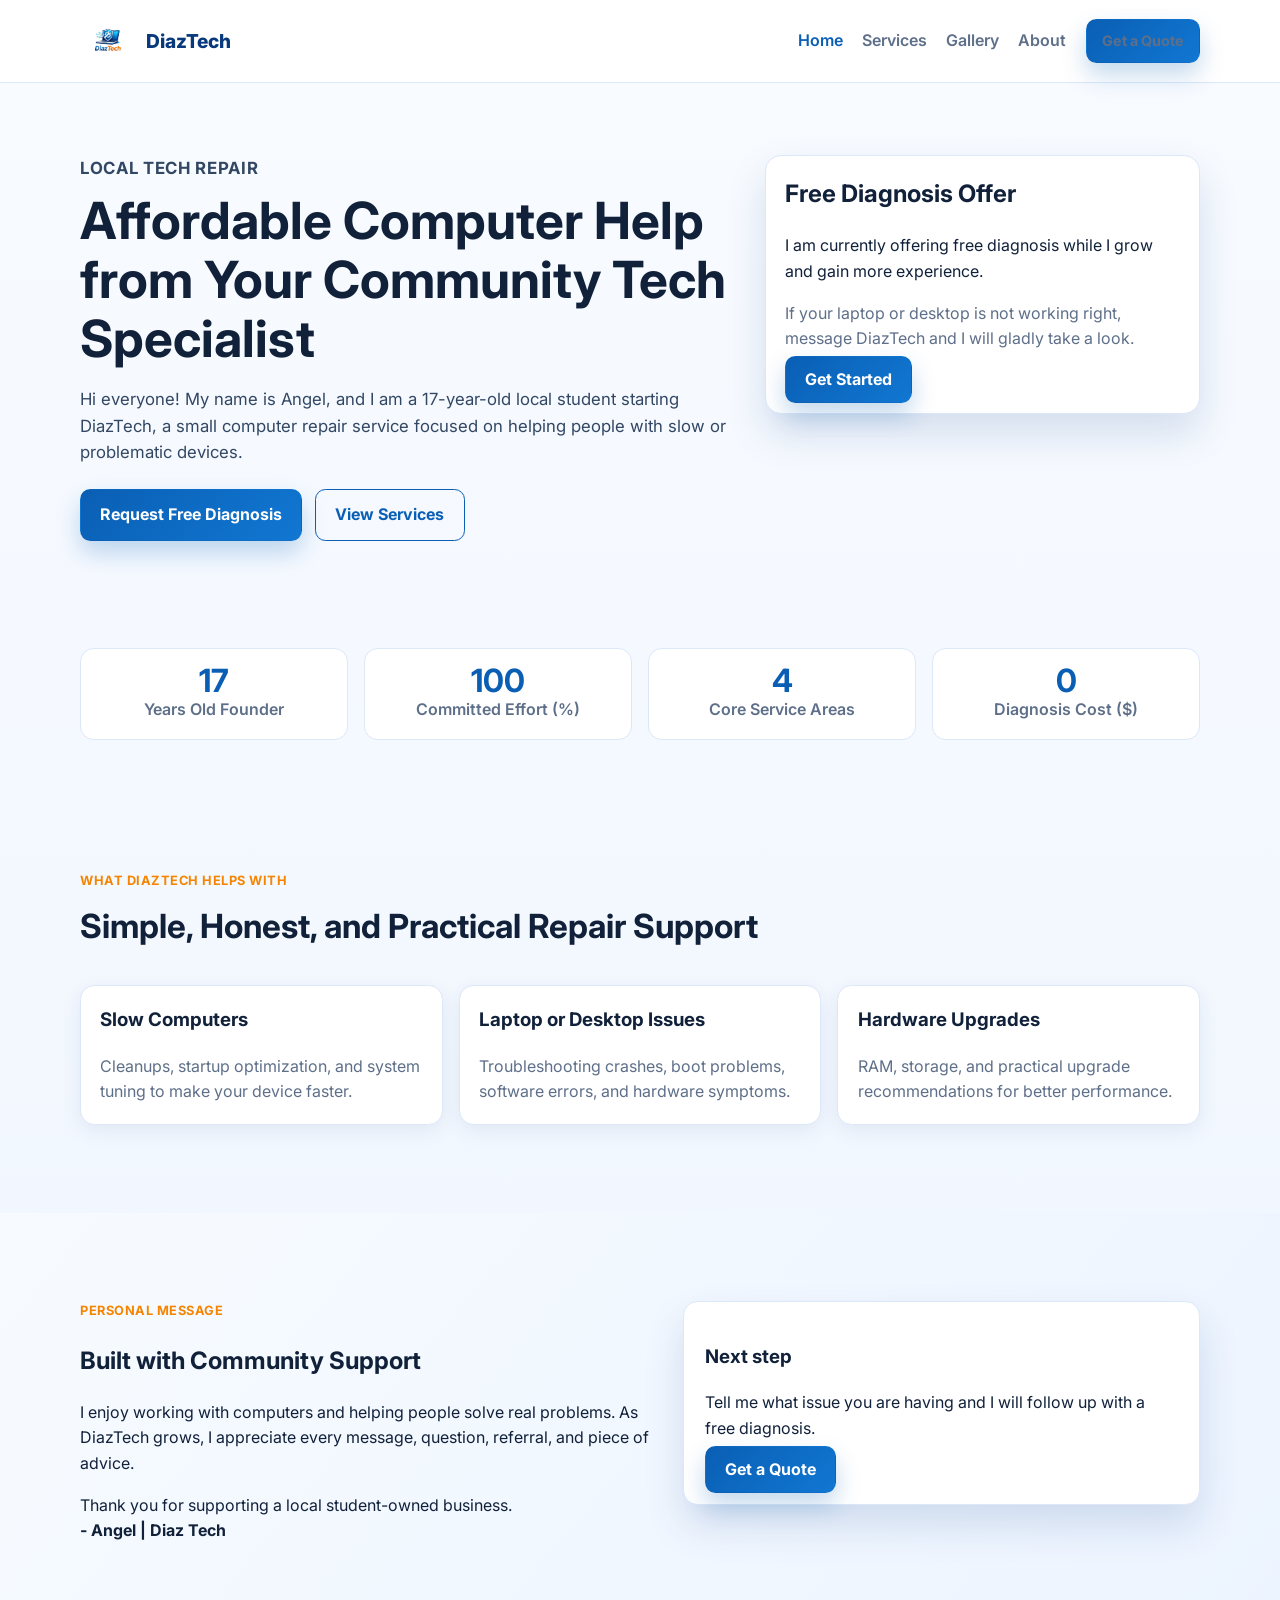
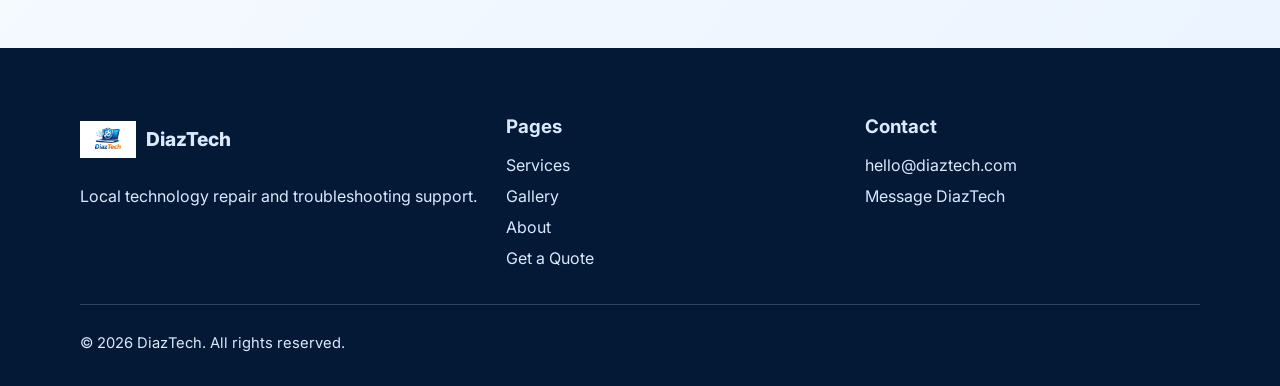
==== Diaz Test Folder/index.html @ 6402d478 "Add files via upload" ====
<!DOCTYPE html>
<html lang="en">
  <head>
    <meta charset="UTF-8" />
    <meta name="viewport" content="width=device-width, initial-scale=1.0" />
    <title>DiazTech | Local Computer Repair by Angel</title>
    <meta
      name="description"
      content="DiazTech is a local computer repair service by Angel, a 17-year-old student offering free diagnosis and affordable troubleshooting."
    />
    <meta name="theme-color" content="#0a5fb4" />
    <link rel="preconnect" href="https://fonts.googleapis.com" />
    <link rel="preconnect" href="https://fonts.gstatic.com" crossorigin />
    <link
      href="https://fonts.googleapis.com/css2?family=Inter:wght@400;500;600;700;800&display=swap"
      rel="stylesheet"
    />
    <link rel="stylesheet" href="styles.css" />
  </head>
  <body>
    <a class="skip-link" href="#main">Skip to content</a>
    <header class="header">
      <div class="container nav-wrap">
        <a class="brand" href="index.html" aria-label="DiazTech Home">
          <img src="assets/logo.jpeg" alt="DiazTech logo" />
          <span>DiazTech</span>
        </a>
        <button class="menu-toggle" aria-expanded="false" aria-controls="site-nav">
          <span class="sr-only">Toggle menu</span>
          <span></span>
          <span></span>
          <span></span>
        </button>
        <nav id="site-nav" class="nav" aria-label="Main navigation">
          <a class="active" href="index.html">Home</a>
          <a href="services.html">Services</a>
          <a href="gallery.html">Gallery</a>
          <a href="about.html">About</a>
          <a class="btn btn-sm" href="quote.html">Get a Quote</a>
        </nav>
      </div>
    </header>

    <main id="main">
      <section class="hero section">
        <div class="container hero-grid">
          <div class="hero-copy">
            <p class="eyebrow">Local Tech Repair</p>
            <h1>Affordable Computer Help from Your Community Tech Specialist</h1>
            <p>
              Hi everyone! My name is Angel, and I am a 17-year-old local student starting DiazTech,
              a small computer repair service focused on helping people with slow or problematic devices.
            </p>
            <div class="hero-cta">
              <a class="btn" href="quote.html">Request Free Diagnosis</a>
              <a class="btn btn-outline" href="services.html">View Services</a>
            </div>
          </div>
          <aside class="hero-card">
            <h2>Free Diagnosis Offer</h2>
            <p>I am currently offering free diagnosis while I grow and gain more experience.</p>
            <p class="note">
              If your laptop or desktop is not working right, message DiazTech and I will gladly
              take a look.
            </p>
            <a class="btn btn-block" href="quote.html">Get Started</a>
          </aside>
        </div>
      </section>

      <section class="stats">
        <div class="container stats-grid">
          <article><strong data-counter="17">0</strong><span>Years Old Founder</span></article>
          <article><strong data-counter="100">0</strong><span>Committed Effort (%)</span></article>
          <article><strong data-counter="4">0</strong><span>Core Service Areas</span></article>
          <article><strong data-counter="0">0</strong><span>Diagnosis Cost ($)</span></article>
        </div>
      </section>

      <section class="section">
        <div class="container">
          <div class="section-head">
            <p class="eyebrow">What DiazTech Helps With</p>
            <h2>Simple, Honest, and Practical Repair Support</h2>
          </div>
          <div class="card-grid">
            <article class="card">
              <h3>Slow Computers</h3>
              <p>Cleanups, startup optimization, and system tuning to make your device faster.</p>
            </article>
            <article class="card">
              <h3>Laptop or Desktop Issues</h3>
              <p>Troubleshooting crashes, boot problems, software errors, and hardware symptoms.</p>
            </article>
            <article class="card">
              <h3>Hardware Upgrades</h3>
              <p>RAM, storage, and practical upgrade recommendations for better performance.</p>
            </article>
          </div>
        </div>
      </section>

      <section class="section section-alt">
        <div class="container two-col">
          <div>
            <p class="eyebrow">Personal Message</p>
            <h2>Built with Community Support</h2>
            <p>
              I enjoy working with computers and helping people solve real problems. As DiazTech
              grows, I appreciate every message, question, referral, and piece of advice.
            </p>
            <p>
              Thank you for supporting a local student-owned business.
              <br />
              <strong>- Angel | Diaz Tech</strong>
            </p>
          </div>
          <div class="panel panel-light">
            <h3>Next step</h3>
            <p>Tell me what issue you are having and I will follow up with a free diagnosis.</p>
            <a class="btn btn-block" href="quote.html">Get a Quote</a>
          </div>
        </div>
      </section>
    </main>

    <footer class="footer">
      <div class="container footer-grid">
        <div>
          <a class="brand brand-footer" href="index.html" aria-label="DiazTech Home">
            <img src="assets/logo.jpeg" alt="DiazTech logo" />
            <span>DiazTech</span>
          </a>
          <p>Local technology repair and troubleshooting support.</p>
        </div>
        <div>
          <h3>Pages</h3>
          <ul>
            <li><a href="services.html">Services</a></li>
            <li><a href="gallery.html">Gallery</a></li>
            <li><a href="about.html">About</a></li>
            <li><a href="quote.html">Get a Quote</a></li>
          </ul>
        </div>
        <div>
          <h3>Contact</h3>
          <ul>
            <li><a href="mailto:hello@diaztech.com">hello@diaztech.com</a></li>
            <li><a href="quote.html">Message DiazTech</a></li>
          </ul>
        </div>
      </div>
      <div class="container footer-bottom">
        <p>&copy; <span id="year"></span> DiazTech. All rights reserved.</p>
      </div>
    </footer>
    <script src="script.js"></script>
  </body>
</html>
---- Diaz Test Folder/styles.css ----
:root {
  --brand-blue: #0a5fb4;
  --brand-blue-dark: #08397d;
  --brand-cyan: #20b8ff;
  --brand-orange: #f58500;
  --text: #11213a;
  --muted: #5e6f89;
  --bg: #f5f9ff;
  --white: #ffffff;
  --border: #dce7f8;
  --shadow: 0 20px 40px rgba(8, 57, 125, 0.14);
}

*,
*::before,
*::after {
  box-sizing: border-box;
}

html {
  scroll-behavior: smooth;
}

body {
  margin: 0;
  font-family: "Inter", Arial, sans-serif;
  color: var(--text);
  background: linear-gradient(180deg, #f8fbff 0%, #eef5ff 100%);
  line-height: 1.6;
}

img {
  max-width: 100%;
  display: block;
}

a {
  color: inherit;
  text-decoration: none;
}

.container {
  width: min(1120px, 92%);
  margin: 0 auto;
}

.section {
  padding: 5.5rem 0;
}

.section-alt {
  background: linear-gradient(130deg, #f7fbff 0%, #ecf4ff 100%);
}

.section-dark {
  color: #e9f3ff;
  background: radial-gradient(circle at 80% -20%, #0d75cb 0%, #093367 55%, #052145 100%);
}

.section-head {
  margin-bottom: 2rem;
}

.section-head h2 {
  margin: 0.5rem 0 0;
  font-size: clamp(1.8rem, 2.6vw, 2.6rem);
}

.eyebrow {
  margin: 0;
  font-weight: 700;
  color: var(--brand-orange);
  letter-spacing: 0.04em;
  text-transform: uppercase;
  font-size: 0.8rem;
}

.skip-link {
  position: absolute;
  left: -999px;
  top: 0;
  padding: 0.6rem 0.9rem;
  border-radius: 0 0 0.4rem 0.4rem;
  background: var(--brand-orange);
  color: var(--white);
  z-index: 9999;
}

.skip-link:focus {
  left: 0.5rem;
}

.header {
  position: sticky;
  top: 0;
  z-index: 100;
  background: rgba(255, 255, 255, 0.95);
  border-bottom: 1px solid var(--border);
  backdrop-filter: blur(8px);
}

.nav-wrap {
  display: flex;
  align-items: center;
  justify-content: space-between;
  min-height: 82px;
  gap: 1rem;
}

.brand {
  display: flex;
  align-items: center;
  gap: 0.65rem;
  font-size: 1.2rem;
  font-weight: 800;
  color: var(--brand-blue-dark);
}

.brand img {
  width: 56px;
  height: 56px;
  object-fit: contain;
  border-radius: 0.5rem;
}

.nav {
  display: flex;
  align-items: center;
  gap: 1.2rem;
  font-weight: 600;
}

.nav a {
  color: var(--muted);
  transition: color 0.2s ease;
}

.nav a:hover,
.nav a:focus-visible {
  color: var(--brand-blue);
}

.menu-toggle {
  display: none;
}

.btn {
  border: 1px solid transparent;
  background: linear-gradient(135deg, var(--brand-blue) 0%, #1177d2 100%);
  color: var(--white);
  padding: 0.78rem 1.2rem;
  border-radius: 0.65rem;
  font-weight: 700;
  cursor: pointer;
  box-shadow: 0 12px 24px rgba(10, 95, 180, 0.24);
  transition: transform 0.2s ease, box-shadow 0.2s ease;
}

.btn:hover,
.btn:focus-visible {
  transform: translateY(-2px);
  box-shadow: 0 16px 26px rgba(10, 95, 180, 0.32);
}

.btn-sm {
  padding: 0.6rem 0.95rem;
  font-size: 0.9rem;
}

.btn-outline {
  background: transparent;
  border-color: var(--brand-blue);
  color: var(--brand-blue);
  box-shadow: none;
}

.btn-outline:hover,
.btn-outline:focus-visible {
  background: rgba(10, 95, 180, 0.08);
}

.btn-block {
  width: 100%;
  text-align: center;
}

.hero {
  padding-top: 4.5rem;
}

.hero-grid {
  display: grid;
  grid-template-columns: 1.2fr 0.8fr;
  gap: 2rem;
  align-items: start;
}

.hero-copy h1 {
  margin: 0.6rem 0 1.1rem;
  font-size: clamp(2rem, 4vw, 3.2rem);
  line-height: 1.15;
}

.hero-copy p {
  margin: 0;
  color: #324763;
  font-size: 1.05rem;
  max-width: 60ch;
}

.hero-cta {
  display: flex;
  gap: 0.8rem;
  margin-top: 1.4rem;
  flex-wrap: wrap;
}

.trust-list {
  display: grid;
  grid-template-columns: repeat(3, minmax(160px, 1fr));
  gap: 0.8rem;
  padding: 0;
  margin: 1.6rem 0 0;
  list-style: none;
}

.trust-list li {
  background: var(--white);
  border: 1px solid var(--border);
  border-radius: 0.7rem;
  padding: 0.85rem;
  font-weight: 600;
  color: #30445e;
}

.hero-card {
  background: var(--white);
  border: 1px solid var(--border);
  border-radius: 1rem;
  padding: 1.2rem;
  box-shadow: var(--shadow);
}

.hero-card h2 {
  margin-top: 0;
}

.hero-card dl {
  margin: 1rem 0 0;
  display: grid;
  gap: 0.8rem;
}

.hero-card dt {
  font-weight: 700;
  color: var(--brand-blue-dark);
}

.hero-card dd {
  margin: 0;
  color: var(--muted);
}

.stats {
  padding: 1.2rem 0 2.7rem;
}

.stats-grid {
  display: grid;
  grid-template-columns: repeat(4, 1fr);
  gap: 1rem;
}

.stats-grid article {
  text-align: center;
  background: var(--white);
  border: 1px solid var(--border);
  border-radius: 0.85rem;
  padding: 1rem;
}

.stats-grid strong {
  display: block;
  font-size: 2rem;
  line-height: 1;
  color: var(--brand-blue);
}

.stats-grid span {
  color: var(--muted);
  font-weight: 600;
}

.card-grid {
  display: grid;
  grid-template-columns: repeat(3, 1fr);
  gap: 1rem;
}

.card {
  background: var(--white);
  border: 1px solid var(--border);
  border-radius: 0.9rem;
  padding: 1.2rem;
  box-shadow: 0 6px 20px rgba(9, 51, 103, 0.08);
}

.card h3 {
  margin-top: 0;
}

.card p {
  color: var(--muted);
  margin-bottom: 0;
}

.two-col {
  display: grid;
  grid-template-columns: 1.05fr 0.95fr;
  gap: 2rem;
  align-items: start;
}

.check-list,
.panel ul {
  margin: 1rem 0 0;
  padding-left: 1.2rem;
}

.check-list li,
.panel li {
  margin-bottom: 0.65rem;
}

.panel {
  background: rgba(255, 255, 255, 0.08);
  border: 1px solid rgba(179, 214, 255, 0.3);
  border-radius: 0.9rem;
  padding: 1.3rem;
}

.pricing-grid {
  display: grid;
  grid-template-columns: repeat(3, 1fr);
  gap: 1rem;
}

.price-card {
  background: var(--white);
  border: 1px solid var(--border);
  border-radius: 1rem;
  padding: 1.25rem;
  position: relative;
}

.featured {
  border: 2px solid var(--brand-blue);
  box-shadow: 0 16px 28px rgba(8, 57, 125, 0.17);
}

.badge {
  position: absolute;
  right: 1rem;
  top: -0.75rem;
  font-size: 0.75rem;
  font-weight: 800;
  text-transform: uppercase;
  letter-spacing: 0.03em;
  background: var(--brand-orange);
  color: var(--white);
  padding: 0.35rem 0.55rem;
  border-radius: 999px;
}

.price {
  font-size: 2rem;
  font-weight: 800;
  color: var(--brand-blue-dark);
  margin: 0.3rem 0;
}

.price span {
  font-size: 1rem;
  font-weight: 600;
  color: var(--muted);
}

.price-card ul {
  margin: 0.6rem 0 1rem;
  padding-left: 1.1rem;
}

.timeline {
  list-style: none;
  padding: 0;
  margin: 0;
  display: grid;
  grid-template-columns: repeat(4, 1fr);
  gap: 1rem;
}

.timeline li {
  background: var(--white);
  border: 1px solid var(--border);
  border-radius: 0.9rem;
  padding: 1.1rem;
  position: relative;
}

.timeline li::before {
  content: "";
  position: absolute;
  left: 0;
  top: 0;
  width: 4px;
  height: 100%;
  border-radius: 0.9rem 0 0 0.9rem;
  background: linear-gradient(180deg, var(--brand-blue), var(--brand-cyan));
}

.form {
  background: var(--white);
  border: 1px solid var(--border);
  box-shadow: var(--shadow);
  border-radius: 1rem;
  padding: 1.2rem;
  display: grid;
  gap: 0.9rem;
}

.form label {
  font-weight: 600;
  color: #213652;
  display: grid;
  gap: 0.35rem;
}

.form input,
.form select,
.form textarea {
  border: 1px solid #c8d8f1;
  border-radius: 0.65rem;
  padding: 0.72rem;
  font: inherit;
}

.form input:focus,
.form select:focus,
.form textarea:focus {
  outline: 2px solid rgba(10, 95, 180, 0.22);
  border-color: var(--brand-blue);
}

.form-msg {
  margin: 0.2rem 0 0;
  font-weight: 700;
  min-height: 1.4rem;
}

.note {
  color: var(--muted);
}

.faq {
  display: grid;
  gap: 0.7rem;
}

.faq details {
  background: var(--white);
  border: 1px solid var(--border);
  border-radius: 0.8rem;
  padding: 0.8rem 1rem;
}

.faq summary {
  cursor: pointer;
  font-weight: 700;
}

.faq p {
  margin-bottom: 0.4rem;
  color: var(--muted);
}

.footer {
  background: #041936;
  color: #d9e9ff;
  padding: 4rem 0 1rem;
}

.footer-grid {
  display: grid;
  grid-template-columns: 1.2fr 1fr 1fr;
  gap: 1.5rem;
}

.brand-footer {
  color: #d9e9ff;
  margin-bottom: 0.7rem;
}

.footer h3 {
  margin: 0 0 0.7rem;
}

.footer ul {
  margin: 0;
  padding: 0;
  list-style: none;
  display: grid;
  gap: 0.35rem;
}

.footer a:hover,
.footer a:focus-visible {
  color: var(--brand-cyan);
}

.footer-bottom {
  margin-top: 2rem;
  border-top: 1px solid rgba(157, 194, 244, 0.26);
  padding-top: 0.75rem;
  font-size: 0.92rem;
}

.sr-only {
  position: absolute;
  width: 1px;
  height: 1px;
  padding: 0;
  margin: -1px;
  overflow: hidden;
  clip: rect(0, 0, 0, 0);
  white-space: nowrap;
  border: 0;
}

@media (max-width: 960px) {
  .hero-grid,
  .two-col,
  .pricing-grid,
  .card-grid,
  .timeline,
  .stats-grid,
  .footer-grid {
    grid-template-columns: 1fr 1fr;
  }

  .menu-toggle {
    display: grid;
    gap: 4px;
    border: 0;
    background: transparent;
    width: 42px;
    cursor: pointer;
  }

  .menu-toggle span:not(.sr-only) {
    height: 3px;
    background: var(--brand-blue-dark);
    border-radius: 8px;
  }

  .nav {
    display: none;
    position: absolute;
    right: 4%;
    top: 72px;
    background: var(--white);
    border: 1px solid var(--border);
    box-shadow: var(--shadow);
    border-radius: 0.8rem;
    padding: 1rem;
    flex-direction: column;
    min-width: 220px;
    align-items: flex-start;
    gap: 0.85rem;
  }

  .nav.open {
    display: flex;
  }
}

@media (max-width: 680px) {
  .hero-grid,
  .two-col,
  .pricing-grid,
  .card-grid,
  .timeline,
  .stats-grid,
  .footer-grid {
    grid-template-columns: 1fr;
  }

  .section {
    padding: 4rem 0;
  }

  .hero {
    padding-top: 3.5rem;
  }
}

.page-hero {
  padding: 4rem 0 2rem;
}

.page-hero h1 {
  margin: 0.6rem 0 0.4rem;
  font-size: clamp(2rem, 4vw, 3rem);
}

.page-hero p {
  margin: 0;
  color: var(--muted);
  max-width: 70ch;
}

.nav a.active {
  color: var(--brand-blue);
}

.panel-light {
  color: var(--text);
  background: var(--white);
  border: 1px solid var(--border);
  box-shadow: var(--shadow);
}

.service-list {
  margin: 2rem 0 0;
  display: grid;
  grid-template-columns: repeat(2, 1fr);
  gap: 1rem;
}

.service-item {
  background: var(--white);
  border: 1px solid var(--border);
  border-radius: 0.85rem;
  padding: 1rem;
}

.service-item h3 {
  margin-top: 0;
}

.service-item ul {
  margin: 0.5rem 0 0;
  padding-left: 1rem;
  color: var(--muted);
}

.gallery-grid {
  display: grid;
  grid-template-columns: repeat(3, 1fr);
  gap: 1rem;
  margin-top: 1.5rem;
}

.gallery-card {
  background: var(--white);
  border: 1px solid var(--border);
  border-radius: 0.9rem;
  overflow: hidden;
}

.gallery-card img {
  width: 100%;
  height: 220px;
  object-fit: cover;
}

.gallery-card p {
  margin: 0;
  padding: 0.85rem;
  color: var(--muted);
  font-weight: 600;
}

.about-grid {
  display: grid;
  grid-template-columns: 1fr 1fr;
  gap: 1.2rem;
}

.quote-layout {
  display: grid;
  grid-template-columns: 1fr 1fr;
  gap: 1.5rem;
}

@media (max-width: 960px) {
  .service-list,
  .gallery-grid,
  .about-grid,
  .quote-layout {
    grid-template-columns: 1fr 1fr;
  }
}

@media (max-width: 680px) {
  .service-list,
  .gallery-grid,
  .about-grid,
  .quote-layout {
    grid-template-columns: 1fr;
  }
}
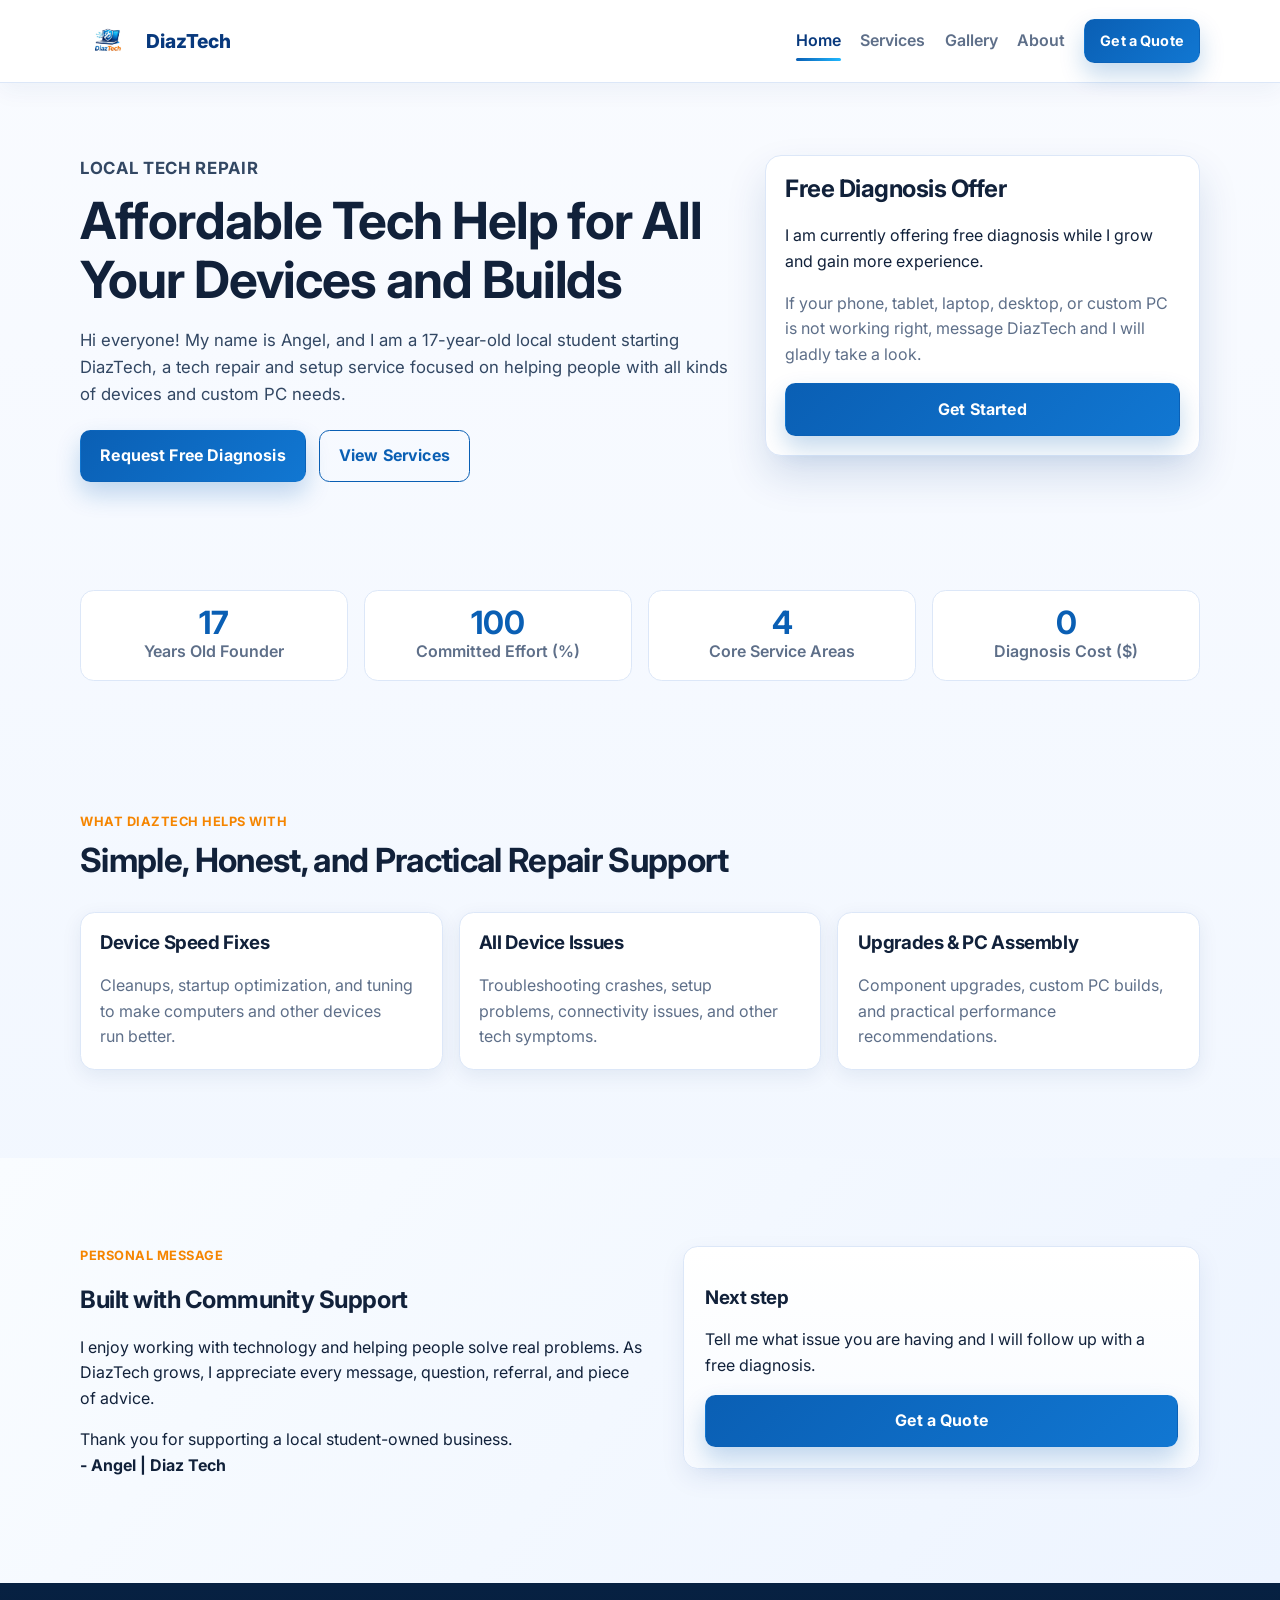
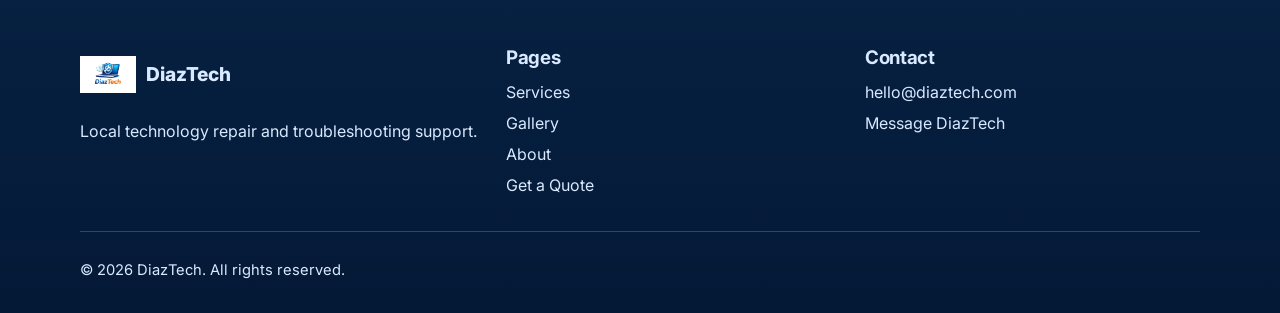
==== commit f9166771: "Error fixes. Template set" ====
--- a/Diaz Test Folder/index.html
+++ b/Diaz Test Folder/index.html
@@ -3,10 +3,10 @@
   <head>
     <meta charset="UTF-8" />
     <meta name="viewport" content="width=device-width, initial-scale=1.0" />
-    <title>DiazTech | Local Computer Repair by Angel</title>
+    <title>DiazTech | Local Device Repair & PC Assembly by Angel</title>
     <meta
       name="description"
-      content="DiazTech is a local computer repair service by Angel, a 17-year-old student offering free diagnosis and affordable troubleshooting."
+      content="DiazTech is a local tech service by Angel offering help with phones, tablets, computers, troubleshooting, upgrades, and custom PC assembly."
     />
     <meta name="theme-color" content="#0a5fb4" />
     <link rel="preconnect" href="https://fonts.googleapis.com" />
@@ -46,10 +46,10 @@
         <div class="container hero-grid">
           <div class="hero-copy">
             <p class="eyebrow">Local Tech Repair</p>
-            <h1>Affordable Computer Help from Your Community Tech Specialist</h1>
+            <h1>Affordable Tech Help for All Your Devices and Builds</h1>
             <p>
               Hi everyone! My name is Angel, and I am a 17-year-old local student starting DiazTech,
-              a small computer repair service focused on helping people with slow or problematic devices.
+              a tech repair and setup service focused on helping people with all kinds of devices and custom PC needs.
             </p>
             <div class="hero-cta">
               <a class="btn" href="quote.html">Request Free Diagnosis</a>
@@ -60,7 +60,7 @@
             <h2>Free Diagnosis Offer</h2>
             <p>I am currently offering free diagnosis while I grow and gain more experience.</p>
             <p class="note">
-              If your laptop or desktop is not working right, message DiazTech and I will gladly
+              If your phone, tablet, laptop, desktop, or custom PC is not working right, message DiazTech and I will gladly
               take a look.
             </p>
             <a class="btn btn-block" href="quote.html">Get Started</a>
@@ -85,16 +85,16 @@
           </div>
           <div class="card-grid">
             <article class="card">
-              <h3>Slow Computers</h3>
-              <p>Cleanups, startup optimization, and system tuning to make your device faster.</p>
+              <h3>Device Speed Fixes</h3>
+              <p>Cleanups, startup optimization, and tuning to make computers and other devices run better.</p>
             </article>
             <article class="card">
-              <h3>Laptop or Desktop Issues</h3>
-              <p>Troubleshooting crashes, boot problems, software errors, and hardware symptoms.</p>
+              <h3>All Device Issues</h3>
+              <p>Troubleshooting crashes, setup problems, connectivity issues, and other tech symptoms.</p>
             </article>
             <article class="card">
-              <h3>Hardware Upgrades</h3>
-              <p>RAM, storage, and practical upgrade recommendations for better performance.</p>
+              <h3>Upgrades &amp; PC Assembly</h3>
+              <p>Component upgrades, custom PC builds, and practical performance recommendations.</p>
             </article>
           </div>
         </div>
@@ -106,7 +106,7 @@
             <p class="eyebrow">Personal Message</p>
             <h2>Built with Community Support</h2>
             <p>
-              I enjoy working with computers and helping people solve real problems. As DiazTech
+              I enjoy working with technology and helping people solve real problems. As DiazTech
               grows, I appreciate every message, question, referral, and piece of advice.
             </p>
             <p>
--- a/Diaz Test Folder/styles.css
+++ b/Diaz Test Folder/styles.css
@@ -7,8 +7,12 @@
   --muted: #5e6f89;
   --bg: #f5f9ff;
   --white: #ffffff;
+  --surface: #ffffff;
+  --surface-soft: #f7fbff;
   --border: #dce7f8;
+  --border-strong: #c8daf5;
   --shadow: 0 20px 40px rgba(8, 57, 125, 0.14);
+  --shadow-soft: 0 10px 24px rgba(8, 57, 125, 0.08);
 }
 
 *,
@@ -25,8 +29,22 @@
   margin: 0;
   font-family: "Inter", Arial, sans-serif;
   color: var(--text);
-  background: linear-gradient(180deg, #f8fbff 0%, #eef5ff 100%);
+  background: linear-gradient(180deg, #f9fbff 0%, #eef5ff 100%);
   line-height: 1.6;
+  min-height: 100vh;
+  -webkit-font-smoothing: antialiased;
+}
+
+h1,
+h2,
+h3,
+h4 {
+  line-height: 1.18;
+  letter-spacing: -0.02em;
+}
+
+p {
+  text-wrap: pretty;
 }
 
 img {
@@ -49,7 +67,7 @@
 }
 
 .section-alt {
-  background: linear-gradient(130deg, #f7fbff 0%, #ecf4ff 100%);
+  background: linear-gradient(130deg, #f9fcff 0%, #edf4ff 100%);
 }
 
 .section-dark {
@@ -97,6 +115,7 @@
   background: rgba(255, 255, 255, 0.95);
   border-bottom: 1px solid var(--border);
   backdrop-filter: blur(8px);
+  box-shadow: 0 8px 22px rgba(8, 57, 125, 0.05);
 }
 
 .nav-wrap {
@@ -131,6 +150,7 @@
 }
 
 .nav a {
+  position: relative;
   color: var(--muted);
   transition: color 0.2s ease;
 }
@@ -145,6 +165,9 @@
 }
 
 .btn {
+  display: inline-flex;
+  align-items: center;
+  justify-content: center;
   border: 1px solid transparent;
   background: linear-gradient(135deg, var(--brand-blue) 0%, #1177d2 100%);
   color: var(--white);
@@ -152,6 +175,7 @@
   border-radius: 0.65rem;
   font-weight: 700;
   cursor: pointer;
+  letter-spacing: 0.01em;
   box-shadow: 0 12px 24px rgba(10, 95, 180, 0.24);
   transition: transform 0.2s ease, box-shadow 0.2s ease;
 }
@@ -165,6 +189,7 @@
 .btn-sm {
   padding: 0.6rem 0.95rem;
   font-size: 0.9rem;
+  color: var(--white);
 }
 
 .btn-outline {
@@ -395,7 +420,7 @@
   padding: 0;
   margin: 0;
   display: grid;
-  grid-template-columns: repeat(4, 1fr);
+  grid-template-columns: repeat(auto-fit, minmax(180px, 1fr));
   gap: 1rem;
 }
 
@@ -484,7 +509,7 @@
 }
 
 .footer {
-  background: #041936;
+  background: linear-gradient(180deg, #072142 0%, #041936 100%);
   color: #d9e9ff;
   padding: 4rem 0 1rem;
 }
@@ -604,7 +629,11 @@
 }
 
 .page-hero {
-  padding: 4rem 0 2rem;
+  padding: 4.5rem 0 2.5rem;
+  background:
+    radial-gradient(circle at top right, rgba(32, 184, 255, 0.16), transparent 24%),
+    linear-gradient(180deg, #f9fcff 0%, #eef5ff 100%);
+  border-bottom: 1px solid rgba(200, 218, 245, 0.7);
 }
 
 .page-hero h1 {
@@ -618,15 +647,56 @@
   max-width: 70ch;
 }
 
+.hero-points {
+  list-style: none;
+  padding: 0;
+  margin: 1.25rem 0 0;
+  display: grid;
+  grid-template-columns: repeat(auto-fit, minmax(210px, 1fr));
+  gap: 0.8rem;
+}
+
+.hero-points li {
+  background: var(--white);
+  border: 1px solid var(--border);
+  border-radius: 0.8rem;
+  padding: 0.8rem 0.9rem;
+  font-weight: 600;
+  color: #30445e;
+  box-shadow: 0 6px 20px rgba(9, 51, 103, 0.08);
+}
+
 .nav a.active {
-  color: var(--brand-blue);
+  color: var(--brand-blue-dark);
+}
+
+.nav a.active::after {
+  content: "";
+  position: absolute;
+  left: 0;
+  right: 0;
+  bottom: -0.45rem;
+  height: 3px;
+  border-radius: 999px;
+  background: linear-gradient(90deg, var(--brand-blue), var(--brand-cyan));
+}
+
+.nav .btn,
+.nav .btn:hover,
+.nav .btn:focus-visible,
+.nav .btn.active {
+  color: var(--white);
+}
+
+.nav .btn.active::after {
+  display: none;
 }
 
 .panel-light {
   color: var(--text);
-  background: var(--white);
-  border: 1px solid var(--border);
-  box-shadow: var(--shadow);
+  background: linear-gradient(180deg, #ffffff 0%, #f8fbff 100%);
+  border: 1px solid var(--border);
+  box-shadow: var(--shadow-soft);
 }
 
 .service-list {
@@ -641,10 +711,17 @@
   border: 1px solid var(--border);
   border-radius: 0.85rem;
   padding: 1rem;
+  box-shadow: 0 6px 20px rgba(9, 51, 103, 0.08);
 }
 
 .service-item h3 {
   margin-top: 0;
+  margin-bottom: 0.45rem;
+}
+
+.service-item p {
+  margin: 0;
+  color: var(--muted);
 }
 
 .service-item ul {
@@ -665,6 +742,7 @@
   border: 1px solid var(--border);
   border-radius: 0.9rem;
   overflow: hidden;
+  box-shadow: var(--shadow-soft);
 }
 
 .gallery-card img {
@@ -690,6 +768,41 @@
   display: grid;
   grid-template-columns: 1fr 1fr;
   gap: 1.5rem;
+}
+
+.hero-card,
+.card,
+.service-item,
+.gallery-card,
+.stats-grid article,
+.timeline li,
+.faq details,
+.panel-light,
+.form {
+  transition: transform 0.2s ease, box-shadow 0.2s ease, border-color 0.2s ease;
+}
+
+.card:hover,
+.service-item:hover,
+.gallery-card:hover,
+.stats-grid article:hover,
+.timeline li:hover,
+.faq details:hover,
+.panel-light:hover {
+  transform: translateY(-4px);
+  border-color: var(--border-strong);
+  box-shadow: var(--shadow);
+}
+
+.form input,
+.form select,
+.form textarea {
+  background: #fbfdff;
+}
+
+.form textarea {
+  resize: vertical;
+  min-height: 140px;
 }
 
 @media (max-width: 960px) {
